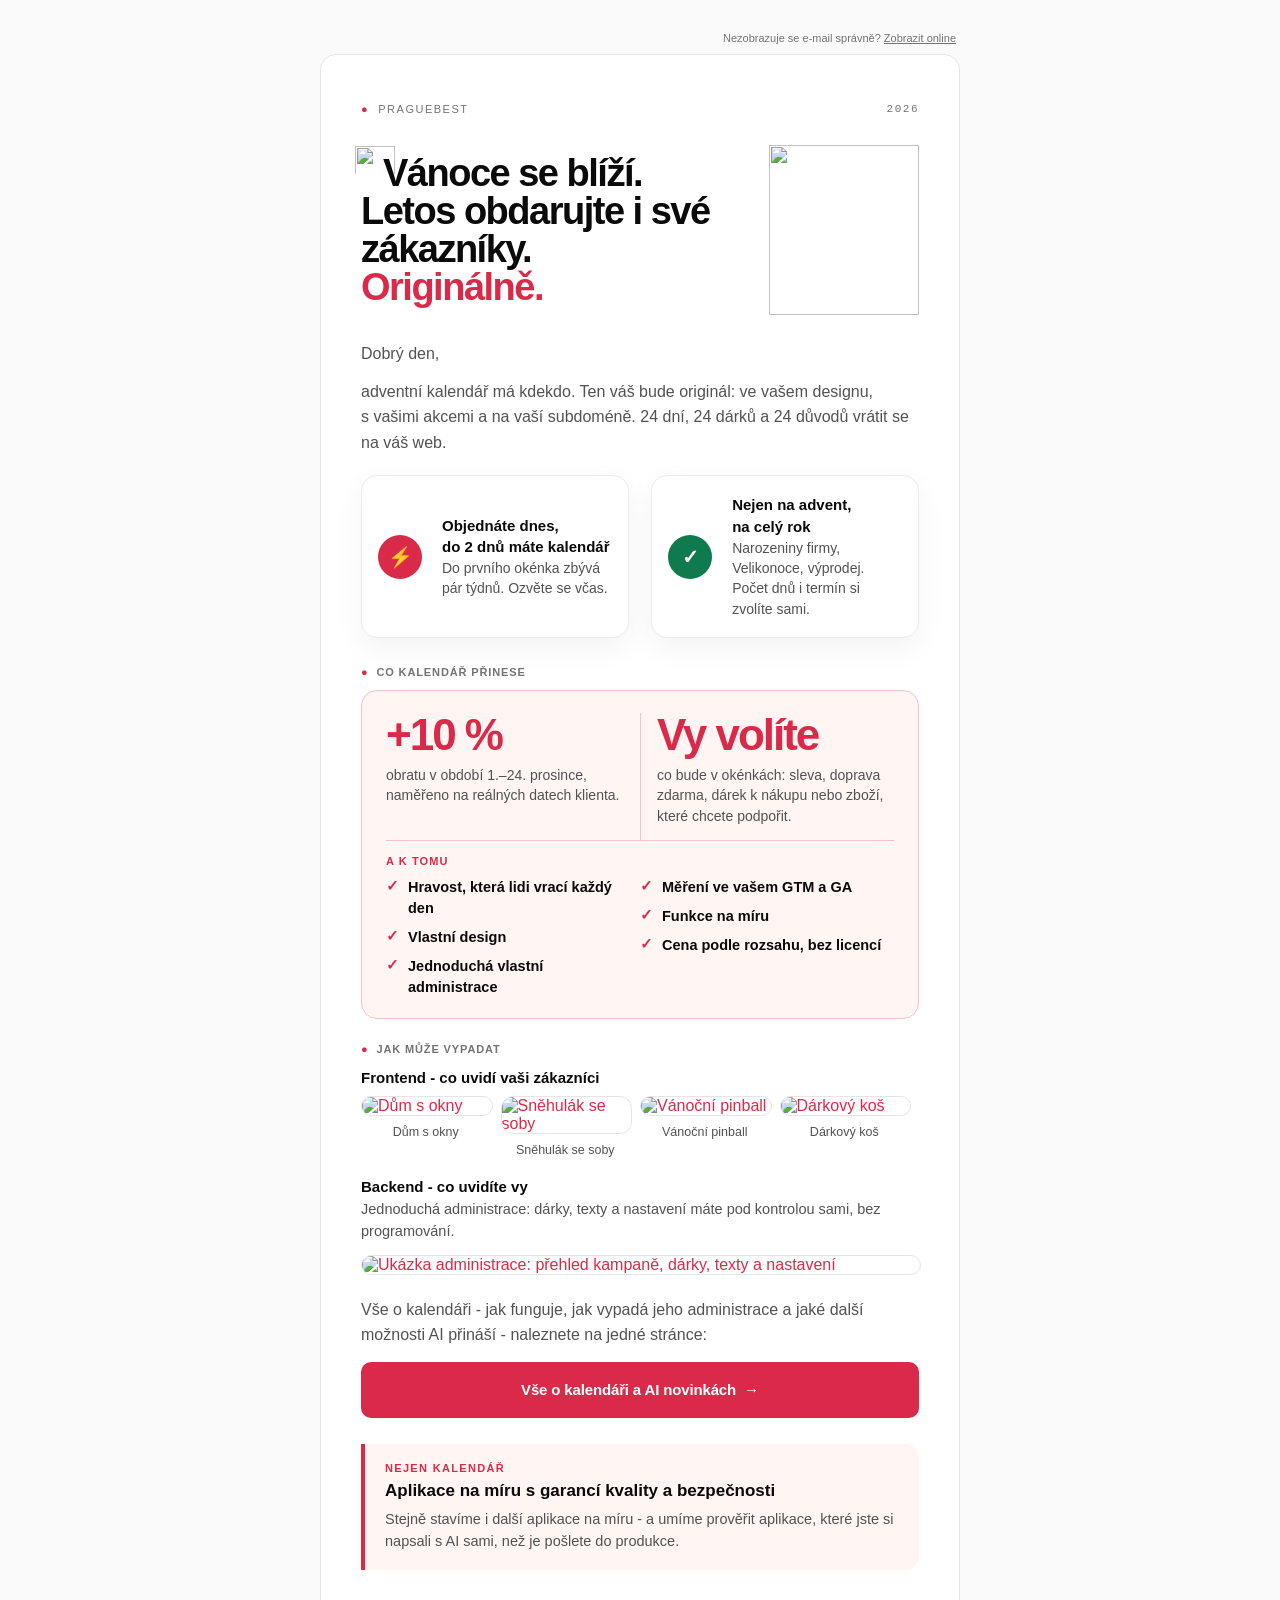
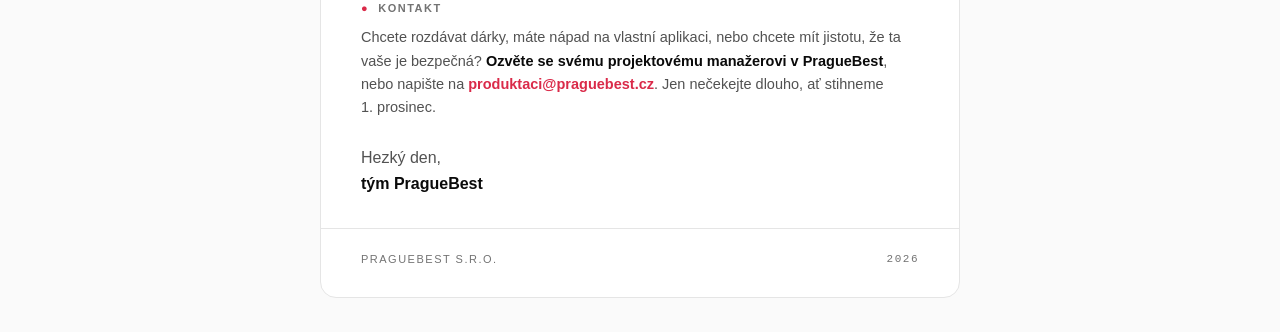
==== email/index.html @ 67d582bd "Prezentační web Adventní kalendář na míru (adventni-kalendar.pbst.app) Statická stránka + online e-m" ====
<!DOCTYPE html>
<html lang="cs" xmlns="http://www.w3.org/1999/xhtml">
<head>
<meta charset="utf-8">
<meta name="viewport" content="width=device-width, initial-scale=1">
<link rel="icon" type="image/png" sizes="32x32" href="../favicon-32x32.png">
<link rel="icon" type="image/png" sizes="16x16" href="../favicon-16x16.png">
<link rel="icon" type="image/png" sizes="194x194" href="../favicon-194x194.png">
<link rel="apple-touch-icon" sizes="180x180" href="../apple-touch-icon.png">
<link rel="mask-icon" href="../safari-pinned-tab.svg" color="#d92b48">
<meta name="robots" content="noindex">
<meta name="x-apple-disable-message-reformatting">
<title>Letos obdarujte i své zákazníky</title>
<style>
  body { margin: 0; padding: 0; background: #fafafa; }
  a { color: #DA2A49; }
  @media only screen and (max-width: 660px) {
    .wrap { width: 100% !important; }
    .pad { padding-left: 20px !important; padding-right: 20px !important; }
    .h1 { font-size: 30px !important; line-height: 1.05 !important; }
    .col { display: block !important; width: 100% !important; padding: 0 0 12px 0 !important; box-sizing: border-box !important; }
    .col[class~="col"][style*="border-radius:16px"] { padding: 16px !important; margin-bottom: 12px !important; }
    .gap { display: none !important; }
    .term { font-size: 11.5px !important; }
    .tree { display: none !important; }
    .thumb { display: inline-block !important; width: 48% !important; box-sizing: border-box !important; padding: 0 2px 12px !important; }
  }
</style>
</head>
<body style="margin:0; padding:0; background:#fafafa;">

<div style="display:none; max-height:0; overflow:hidden; font-size:1px; line-height:1px; color:#fafafa; mso-hide:all;">
  Všichni shánějí dárky. Co kdyby je zákazníci dostávali každý den od vás?
</div>

<table role="presentation" width="100%" cellpadding="0" cellspacing="0" style="background:#fafafa;">
<tr>
<td align="center" style="padding: 32px 12px;">

<table role="presentation" class="wrap" width="640" cellpadding="0" cellspacing="0" style="width:640px; max-width:640px;">

  <!-- Zobrazit online -->
  <tr>
    <td style="padding: 0 4px 10px; text-align: right; font-family: -apple-system, BlinkMacSystemFont, 'Segoe UI', Roboto, Arial, sans-serif; font-size: 11px; color: #737373;">
      Nezobrazuje se e&#8209;mail správně? <a href="https://adventni-kalendar.pbst.app/email/" style="color:#737373; text-decoration:underline;">Zobrazit online</a>
    </td>
  </tr>

  <!-- Card -->
  <tr>
    <td style="background:#ffffff; border:1px solid #e5e5e5; border-radius:16px;">
      <table role="presentation" width="100%" cellpadding="0" cellspacing="0">

        <!-- Top bar -->
        <tr>
          <td class="pad" style="padding: 48px 40px 0; font-family: -apple-system, BlinkMacSystemFont, 'Segoe UI', Roboto, Arial, sans-serif;">
            <table role="presentation" width="100%" cellpadding="0" cellspacing="0">
              <tr>
                <td style="font-size:11px; color:#737373; letter-spacing:1.5px; text-transform:uppercase; font-weight:500;">
                  <span style="color:#DA2A49;">&#9679;</span>&nbsp;&nbsp;PragueBest
                </td>
                <td style="text-align:right; font-size:11px; color:#737373; letter-spacing:1.5px; font-family: 'SF Mono', Menlo, Consolas, monospace; font-weight:500;">
                  2026
                </td>
              </tr>
            </table>
          </td>
        </tr>

        <!-- Header -->
        <tr>
          <td class="pad" style="padding: 30px 40px 0;">
            <table role="presentation" width="100%" cellpadding="0" cellspacing="0">
              <tr>
                <td class="h1" valign="middle" style="font-family: -apple-system, BlinkMacSystemFont, 'Segoe UI', Roboto, Arial, sans-serif; font-size: 38px; font-weight: 800; letter-spacing: -1.5px; line-height: 1.0; color: #0a0a0a;">
                  <img src="https://adventni-kalendar.pbst.app/img/mail/cesmina.png" width="40" height="30" alt="" style="display:inline-block; width:40px; height:30px; border:0; vertical-align:top; margin:-10px -12px 0 -6px;">Vánoce se&nbsp;blíží.<br>Letos obdarujte i&nbsp;své zákazníky.<br><span style="color:#DA2A49;">Originálně.</span>
                </td>
                <td class="tree" width="150" valign="middle" style="padding-left: 16px; text-align: right;">
                  <img src="https://adventni-kalendar.pbst.app/img/mail/strom.png" width="150" height="170" alt="" style="display:block; width:150px; height:170px; border:0;">
                </td>
              </tr>
            </table>
          </td>
        </tr>

        <!-- Intro -->
        <tr>
          <td class="pad" style="padding: 26px 40px 0; font-family: -apple-system, BlinkMacSystemFont, 'Segoe UI', Roboto, Arial, sans-serif; font-size: 16px; line-height: 1.6; color: #525252;">
            <p style="margin: 0 0 12px;">Dobrý den,</p>
            <p style="margin: 0;">adventní kalendář má kdekdo. Ten váš bude originál: ve&nbsp;vašem designu, s&nbsp;vašimi akcemi a&nbsp;na&nbsp;vaší subdoméně. 24&nbsp;dní, 24&nbsp;dárků a&nbsp;24 důvodů vrátit se na&nbsp;váš web.</p>
          </td>
        </tr>

        <!-- Dva bile bloky s ikonou -->
        <tr>
          <td class="pad" style="padding: 20px 40px 0;">
            <table role="presentation" width="100%" cellpadding="0" cellspacing="0">
              <tr>
                <td class="col" width="48%" valign="middle" style="background:#ffffff; border:1px solid #ececec; border-radius:16px; box-shadow:0 10px 30px rgba(0,0,0,.05); padding: 18px 16px 18px 16px;">
                  <table role="presentation" width="100%" cellpadding="0" cellspacing="0"><tr>
                    <td width="54" valign="middle" style="padding:0;"><div style="width:44px; height:44px; line-height:44px; border-radius:50%; background:#DA2A49; color:#ffffff; font-size:20px; text-align:center; font-weight:700;">&#9889;</div></td>
                    <td valign="middle" style="padding:0 0 0 10px; font-family: -apple-system, BlinkMacSystemFont, 'Segoe UI', Roboto, Arial, sans-serif; font-size: 14px; line-height: 1.45; color: #525252;"><strong style="color:#0a0a0a; font-size:15px;">Objednáte dnes, do&nbsp;2&nbsp;dnů máte kalendář</strong><br>Do&nbsp;prvního okénka zbývá pár týdnů. Ozvěte se včas.</td>
                  </tr></table>
                </td>
                <td class="gap" width="4%" style="font-size:0; line-height:0;">&nbsp;</td>
                <td class="col" width="48%" valign="middle" style="background:#ffffff; border:1px solid #ececec; border-radius:16px; box-shadow:0 10px 30px rgba(0,0,0,.05); padding: 18px 16px 18px 16px;">
                  <table role="presentation" width="100%" cellpadding="0" cellspacing="0"><tr>
                    <td width="54" valign="middle" style="padding:0;"><div style="width:44px; height:44px; line-height:44px; border-radius:50%; background:#0f7a4d; color:#ffffff; font-size:20px; text-align:center; font-weight:700;">&#10003;</div></td>
                    <td valign="middle" style="padding:0 0 0 10px; font-family: -apple-system, BlinkMacSystemFont, 'Segoe UI', Roboto, Arial, sans-serif; font-size: 14px; line-height: 1.45; color: #525252;"><strong style="color:#0a0a0a; font-size:15px;">Nejen na&nbsp;advent, na&nbsp;celý rok</strong><br>Narozeniny firmy, Velikonoce, výprodej. Počet dnů i&nbsp;termín si zvolíte sami.</td>
                  </tr></table>
                </td>
              </tr>
            </table>
          </td>
        </tr>

        <!-- Co kalendar prinese -->
        <tr>
          <td class="pad" style="padding: 28px 40px 0; font-family: -apple-system, BlinkMacSystemFont, 'Segoe UI', Roboto, Arial, sans-serif;">
            <div style="font-size: 11px; letter-spacing: 0.08em; text-transform: uppercase; color: #737373; font-weight: 700; margin-bottom: 12px;"><span style="color:#DA2A49;">&#9679;</span>&nbsp;&nbsp;Co kalendář přinese</div>
            <table role="presentation" width="100%" cellpadding="0" cellspacing="0" style="background:#fff5f3; border:1px solid #f3c2cb; border-radius:16px;">
              <tr>
                <td style="padding: 22px 24px 8px;">
                  <table role="presentation" width="100%" cellpadding="0" cellspacing="0">
                    <tr>
                      <td class="col" width="50%" valign="top" style="padding: 0 16px 14px 0;">
                        <div style="font-family: -apple-system, BlinkMacSystemFont, 'Segoe UI', Roboto, Arial, sans-serif; font-size: 44px; line-height: 1; font-weight: 800; letter-spacing: -2px; color: #DA2A49;">+10&nbsp;%</div>
                        <div style="font-family: -apple-system, BlinkMacSystemFont, 'Segoe UI', Roboto, Arial, sans-serif; font-size: 14px; line-height: 1.45; color: #525252; padding-top: 8px;">obratu v&nbsp;období 1.–24. prosince, naměřeno na&nbsp;reálných datech klienta.</div>
                      </td>
                      <td class="col" width="50%" valign="top" style="padding: 0 0 14px 16px; border-left: 1px solid #f3c2cb;">
                        <div style="font-family: -apple-system, BlinkMacSystemFont, 'Segoe UI', Roboto, Arial, sans-serif; font-size: 44px; line-height: 1; font-weight: 800; letter-spacing: -2px; color: #DA2A49;">Vy volíte</div>
                        <div style="font-family: -apple-system, BlinkMacSystemFont, 'Segoe UI', Roboto, Arial, sans-serif; font-size: 14px; line-height: 1.45; color: #525252; padding-top: 8px;">co bude v&nbsp;okénkách: sleva, doprava zdarma, dárek k&nbsp;nákupu nebo zboží, které chcete podpořit.</div>
                      </td>
                    </tr>
                  </table>
                  <div style="border-top: 1px solid #f3c2cb; padding: 14px 0 4px;"><div style="font-family: -apple-system, BlinkMacSystemFont, 'Segoe UI', Roboto, Arial, sans-serif; font-size: 11px; letter-spacing: 0.1em; text-transform: uppercase; color: #DA2A49; font-weight: 700; margin-bottom: 10px;">A&nbsp;k&nbsp;tomu</div><table role="presentation" width="100%" cellpadding="0" cellspacing="0"><tr><td class="col" width="50%" valign="top" style="padding:0;"><table role="presentation" cellpadding="0" cellspacing="0"><tr><td valign="top" width="22" style="padding:0 0 8px; color:#DA2A49; font-weight:800; font-size:15px;">&#10003;</td><td valign="top" style="padding:0 12px 8px 0; font-family: -apple-system, BlinkMacSystemFont, 'Segoe UI', Roboto, Arial, sans-serif; font-size:14.5px; line-height:1.45; color:#0a0a0a; font-weight:600;">Hravost, která lidi vrací každý den</td></tr><tr><td valign="top" width="22" style="padding:0 0 8px; color:#DA2A49; font-weight:800; font-size:15px;">&#10003;</td><td valign="top" style="padding:0 12px 8px 0; font-family: -apple-system, BlinkMacSystemFont, 'Segoe UI', Roboto, Arial, sans-serif; font-size:14.5px; line-height:1.45; color:#0a0a0a; font-weight:600;">Vlastní design</td></tr><tr><td valign="top" width="22" style="padding:0 0 8px; color:#DA2A49; font-weight:800; font-size:15px;">&#10003;</td><td valign="top" style="padding:0 12px 8px 0; font-family: -apple-system, BlinkMacSystemFont, 'Segoe UI', Roboto, Arial, sans-serif; font-size:14.5px; line-height:1.45; color:#0a0a0a; font-weight:600;">Jednoduchá vlastní administrace</td></tr></table></td><td class="col" width="50%" valign="top" style="padding:0;"><table role="presentation" cellpadding="0" cellspacing="0"><tr><td valign="top" width="22" style="padding:0 0 8px; color:#DA2A49; font-weight:800; font-size:15px;">&#10003;</td><td valign="top" style="padding:0 12px 8px 0; font-family: -apple-system, BlinkMacSystemFont, 'Segoe UI', Roboto, Arial, sans-serif; font-size:14.5px; line-height:1.45; color:#0a0a0a; font-weight:600;">Měření ve&nbsp;vašem GTM a&nbsp;GA</td></tr><tr><td valign="top" width="22" style="padding:0 0 8px; color:#DA2A49; font-weight:800; font-size:15px;">&#10003;</td><td valign="top" style="padding:0 12px 8px 0; font-family: -apple-system, BlinkMacSystemFont, 'Segoe UI', Roboto, Arial, sans-serif; font-size:14.5px; line-height:1.45; color:#0a0a0a; font-weight:600;">Funkce na&nbsp;míru</td></tr><tr><td valign="top" width="22" style="padding:0 0 8px; color:#DA2A49; font-weight:800; font-size:15px;">&#10003;</td><td valign="top" style="padding:0 12px 8px 0; font-family: -apple-system, BlinkMacSystemFont, 'Segoe UI', Roboto, Arial, sans-serif; font-size:14.5px; line-height:1.45; color:#0a0a0a; font-weight:600;">Cena podle rozsahu, bez licencí</td></tr></table></td></tr></table></div>
                </td>
              </tr>
            </table>
          </td>
        </tr>

        <!-- Nahledy vzhledu -->
        <tr>
          <td class="pad" style="padding: 24px 40px 0; font-family: -apple-system, BlinkMacSystemFont, 'Segoe UI', Roboto, Arial, sans-serif;">
            <div style="font-size: 11px; letter-spacing: 0.08em; text-transform: uppercase; color: #737373; font-weight: 700; margin-bottom: 14px;"><span style="color:#DA2A49;">&#9679;</span>&nbsp;&nbsp;Jak může vypadat</div>
            <div style="font-family: -apple-system, BlinkMacSystemFont, 'Segoe UI', Roboto, Arial, sans-serif; font-size: 15px; font-weight: 700; color: #0a0a0a; margin-bottom: 10px;">Frontend - co uvidí vaši zákazníci</div>
            <table role="presentation" width="100%" cellpadding="0" cellspacing="0" style="margin: 0 -5px;">
              <tr>
                <td class="thumb" width="25%" valign="top" style="padding: 0 5px;">
                  <a href="https://adventni-kalendar.pbst.app/?vzhled=fotoskoda#ukazka" style="text-decoration:none; border:0;">
                    <img src="https://adventni-kalendar.pbst.app/img/mail/fotoskoda.jpg" width="130" alt="Dům s okny" style="display:block; width:100%; max-width:180px; height:auto; border-radius:12px; border:1px solid #e5e5e5;">
                  </a>
                  <div style="font-family: -apple-system, BlinkMacSystemFont, 'Segoe UI', Roboto, Arial, sans-serif; font-size:12.5px; line-height:1.3; color:#525252; text-align:center; padding-top:8px;">Dům s okny</div>
                </td>
                <td class="thumb" width="25%" valign="top" style="padding: 0 5px;">
                  <a href="https://adventni-kalendar.pbst.app/?vzhled=snehulak#ukazka" style="text-decoration:none; border:0;">
                    <img src="https://adventni-kalendar.pbst.app/img/mail/snehulak.jpg" width="130" alt="Sněhulák se soby" style="display:block; width:100%; max-width:180px; height:auto; border-radius:12px; border:1px solid #e5e5e5;">
                  </a>
                  <div style="font-family: -apple-system, BlinkMacSystemFont, 'Segoe UI', Roboto, Arial, sans-serif; font-size:12.5px; line-height:1.3; color:#525252; text-align:center; padding-top:8px;">Sněhulák se soby</div>
                </td>
                <td class="thumb" width="25%" valign="top" style="padding: 0 5px;">
                  <a href="https://adventni-kalendar.pbst.app/?vzhled=hracky#ukazka" style="text-decoration:none; border:0;">
                    <img src="https://adventni-kalendar.pbst.app/img/mail/hracky.jpg" width="130" alt="Vánoční pinball" style="display:block; width:100%; max-width:180px; height:auto; border-radius:12px; border:1px solid #e5e5e5;">
                  </a>
                  <div style="font-family: -apple-system, BlinkMacSystemFont, 'Segoe UI', Roboto, Arial, sans-serif; font-size:12.5px; line-height:1.3; color:#525252; text-align:center; padding-top:8px;">Vánoční pinball</div>
                </td>
                <td class="thumb" width="25%" valign="top" style="padding: 0 5px;">
                  <a href="https://adventni-kalendar.pbst.app/?vzhled=jidlo#ukazka" style="text-decoration:none; border:0;">
                    <img src="https://adventni-kalendar.pbst.app/img/mail/jidlo.jpg" width="130" alt="Dárkový koš" style="display:block; width:100%; max-width:180px; height:auto; border-radius:12px; border:1px solid #e5e5e5;">
                  </a>
                  <div style="font-family: -apple-system, BlinkMacSystemFont, 'Segoe UI', Roboto, Arial, sans-serif; font-size:12.5px; line-height:1.3; color:#525252; text-align:center; padding-top:8px;">Dárkový koš</div>
                </td>
              </tr>
            </table>
          </td>
        </tr>

        <!-- Backend: administrace -->
        <tr>
          <td class="pad" style="padding: 20px 40px 0; font-family: -apple-system, BlinkMacSystemFont, 'Segoe UI', Roboto, Arial, sans-serif;">
            <div style="font-size: 15px; font-weight: 700; color: #0a0a0a; margin-bottom: 4px;">Backend - co uvidíte vy</div>
            <p style="margin: 0 0 12px; font-size: 14.5px; line-height: 1.5; color: #525252;">Jednoduchá administrace: dárky, texty a&nbsp;nastavení máte pod kontrolou sami, bez programování.</p>
            <a href="https://adventni-kalendar.pbst.app/#administrace" style="display:block; border:0; text-decoration:none;">
              <img src="https://adventni-kalendar.pbst.app/img/mail/admin.jpg" width="560" alt="Ukázka administrace: přehled kampaně, dárky, texty a nastavení" style="display:block; width:100%; max-width:560px; height:auto; border-radius:12px; border:1px solid #e5e5e5;">
            </a>
          </td>
        </tr>

        <!-- Link to page -->
        <tr>
          <td class="pad" style="padding: 22px 40px 0; font-family: -apple-system, BlinkMacSystemFont, 'Segoe UI', Roboto, Arial, sans-serif; font-size: 16px; line-height: 1.6; color: #525252;">
            <p style="margin: 0 0 14px;">Vše o&nbsp;kalendáři - jak funguje, jak vypadá jeho administrace a&nbsp;jaké další možnosti AI přináší - naleznete na&nbsp;jedné stránce:</p>
            <table role="presentation" width="100%" cellpadding="0" cellspacing="0">
              <tr>
                <td align="center" style="border-radius: 10px; background: #DA2A49;">
                  <a href="https://adventni-kalendar.pbst.app/" style="display:block; padding: 16px 24px; font-family: -apple-system, BlinkMacSystemFont, 'Segoe UI', Roboto, Arial, sans-serif; font-size: 15px; font-weight: 700; letter-spacing: -0.01em; color: #ffffff; text-decoration: none; border-radius: 10px;">Vše o&nbsp;kalendáři a&nbsp;AI novinkách&nbsp; &rarr;</a>
                </td>
              </tr>
            </table>
          </td>
        </tr>

        <!-- Nejen kalendar -->
        <tr>
          <td class="pad" style="padding: 26px 40px 0; font-family: -apple-system, BlinkMacSystemFont, 'Segoe UI', Roboto, Arial, sans-serif;">
            <table role="presentation" width="100%" cellpadding="0" cellspacing="0" style="background:#fff5f3; border-left:4px solid #DA2A49; border-radius:0 14px 14px 0;"><tr><td style="padding: 18px 22px 18px 20px;">
              <div style="font-size: 11px; letter-spacing: 0.12em; text-transform: uppercase; color: #DA2A49; font-weight: 700; margin-bottom: 6px;">Nejen kalendář</div>
              <div style="font-size: 17px; line-height: 1.35; color: #0a0a0a; font-weight: 700; margin-bottom: 6px;">Aplikace na&nbsp;míru s&nbsp;garancí kvality a&nbsp;bezpečnosti</div>
              <div style="font-size: 14.5px; line-height: 1.5; color: #525252;">Stejně stavíme i&nbsp;další aplikace na&nbsp;míru - a&nbsp;umíme prověřit aplikace, které jste si napsali s&nbsp;AI sami, než je pošlete do&nbsp;produkce.</div>
            </td></tr></table>
          </td>
        </tr>

        <!-- Kontakt -->
        <tr>
          <td class="pad" style="padding: 32px 40px 0; font-family: -apple-system, BlinkMacSystemFont, 'Segoe UI', Roboto, Arial, sans-serif;">
            <div style="font-size: 11px; letter-spacing: 1.5px; text-transform: uppercase; color: #737373; font-weight: 600; margin-bottom: 12px;"><span style="color:#DA2A49;">&#9679;</span>&nbsp;&nbsp;Kontakt</div>
            <p style="margin: 0; font-size: 14.5px; line-height: 1.6; color: #525252;">Chcete rozdávat dárky, máte nápad na&nbsp;vlastní aplikaci, nebo chcete mít jistotu, že ta vaše je bezpečná? <strong style="color:#0a0a0a;">Ozvěte se&nbsp;svému projektovému manažerovi v&nbsp;PragueBest</strong>, nebo napište na&nbsp;<a href="mailto:produktaci@praguebest.cz?subject=Adventni%20kalendar%20a%20aplikace%20na%20miru" style="color:#DA2A49; text-decoration:none; font-weight:600;">produktaci@praguebest.cz</a>. Jen nečekejte dlouho, ať stihneme 1.&nbsp;prosinec.</p>
          </td>
        </tr>

        <!-- Sign-off -->
        <tr>
          <td class="pad" style="padding: 26px 40px 32px; font-family: -apple-system, BlinkMacSystemFont, 'Segoe UI', Roboto, Arial, sans-serif; font-size: 16px; line-height: 1.6; color: #525252;">
            <p style="margin: 0;">Hezký den,<br><strong style="color:#0a0a0a;">tým PragueBest</strong></p>
          </td>
        </tr>

        <!-- Footer -->
        <tr>
          <td class="pad" style="padding: 24px 40px 32px; border-top: 1px solid #e5e5e5; font-family: -apple-system, BlinkMacSystemFont, 'Segoe UI', Roboto, Arial, sans-serif;">
            <table role="presentation" width="100%" cellpadding="0" cellspacing="0">
              <tr>
                <td style="font-size:11px; color:#737373; letter-spacing:1.5px; text-transform:uppercase; font-weight:500;">
                  PragueBest s.r.o.
                </td>
                <td style="text-align:right; font-size:11px; color:#737373; letter-spacing:1.5px; font-family:'SF Mono', Menlo, Consolas, monospace; font-weight:500;">
                  2026
                </td>
              </tr>
            </table>
          </td>
        </tr>

      </table>
    </td>
  </tr>

</table>

</td>
</tr>
</table>

</body>
</html>
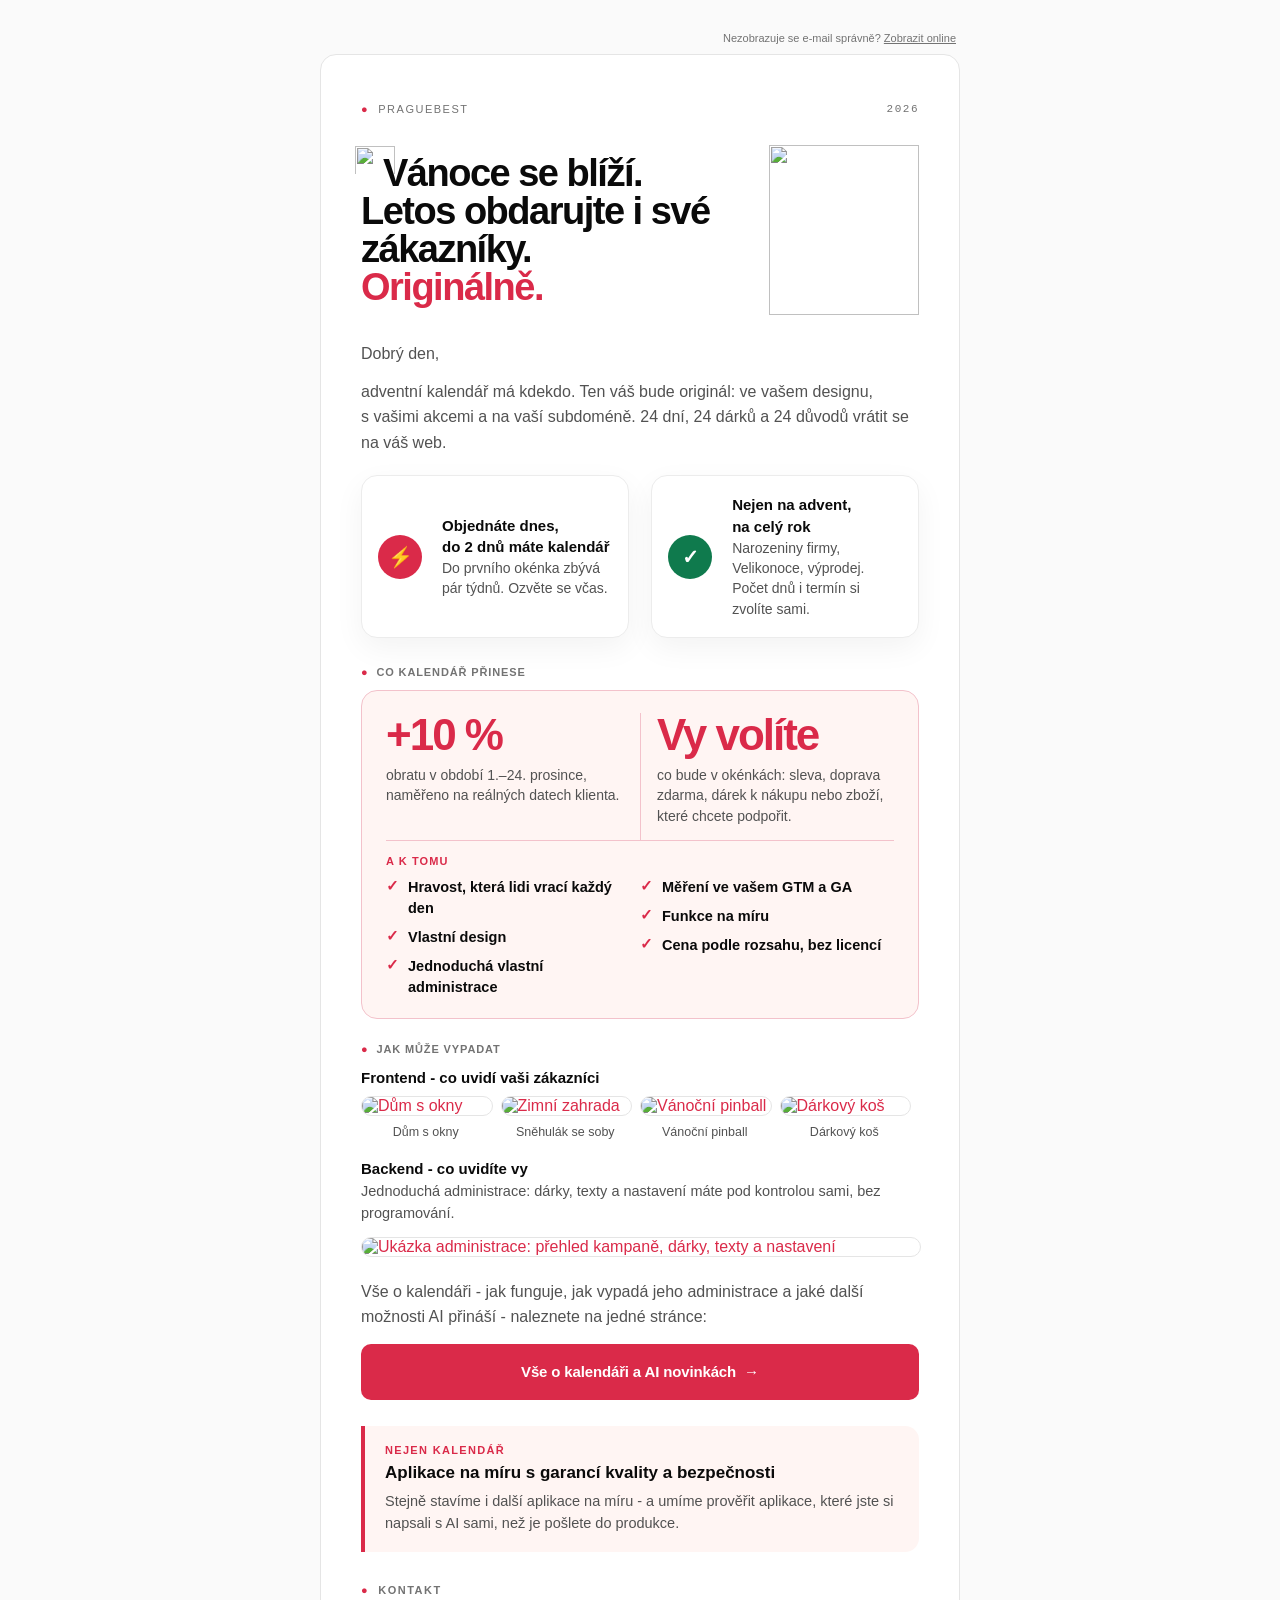
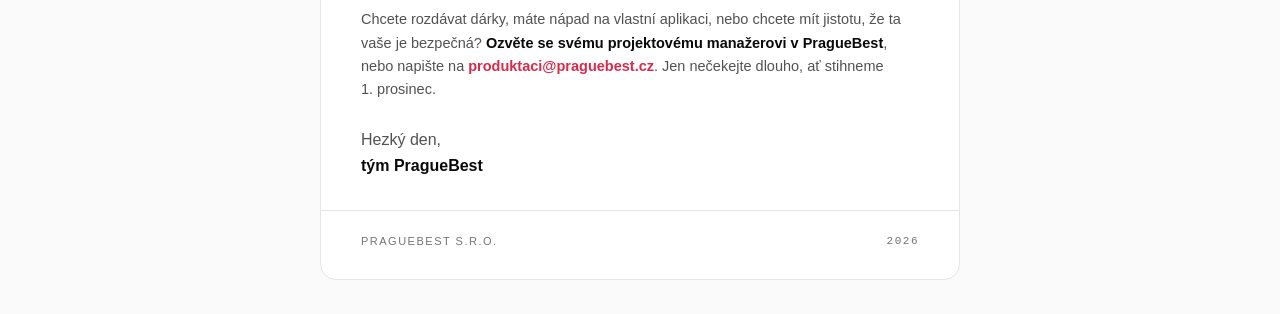
==== commit ac6c375c: "Repaint the snowman look as a classic advent picture with break-open doors Add a shared 'advent' lay" ====
--- a/email/index.html
+++ b/email/index.html
@@ -155,7 +155,7 @@
                 </td>
                 <td class="thumb" width="25%" valign="top" style="padding: 0 5px;">
                   <a href="https://adventni-kalendar.pbst.app/?vzhled=snehulak#ukazka" style="text-decoration:none; border:0;">
-                    <img src="https://adventni-kalendar.pbst.app/img/mail/snehulak.jpg" width="130" alt="Sněhulák se soby" style="display:block; width:100%; max-width:180px; height:auto; border-radius:12px; border:1px solid #e5e5e5;">
+                    <img src="https://adventni-kalendar.pbst.app/img/mail/snehulak.jpg" width="130" alt="Zimní zahrada" style="display:block; width:100%; max-width:180px; height:auto; border-radius:12px; border:1px solid #e5e5e5;">
                   </a>
                   <div style="font-family: -apple-system, BlinkMacSystemFont, 'Segoe UI', Roboto, Arial, sans-serif; font-size:12.5px; line-height:1.3; color:#525252; text-align:center; padding-top:8px;">Sněhulák se soby</div>
                 </td>
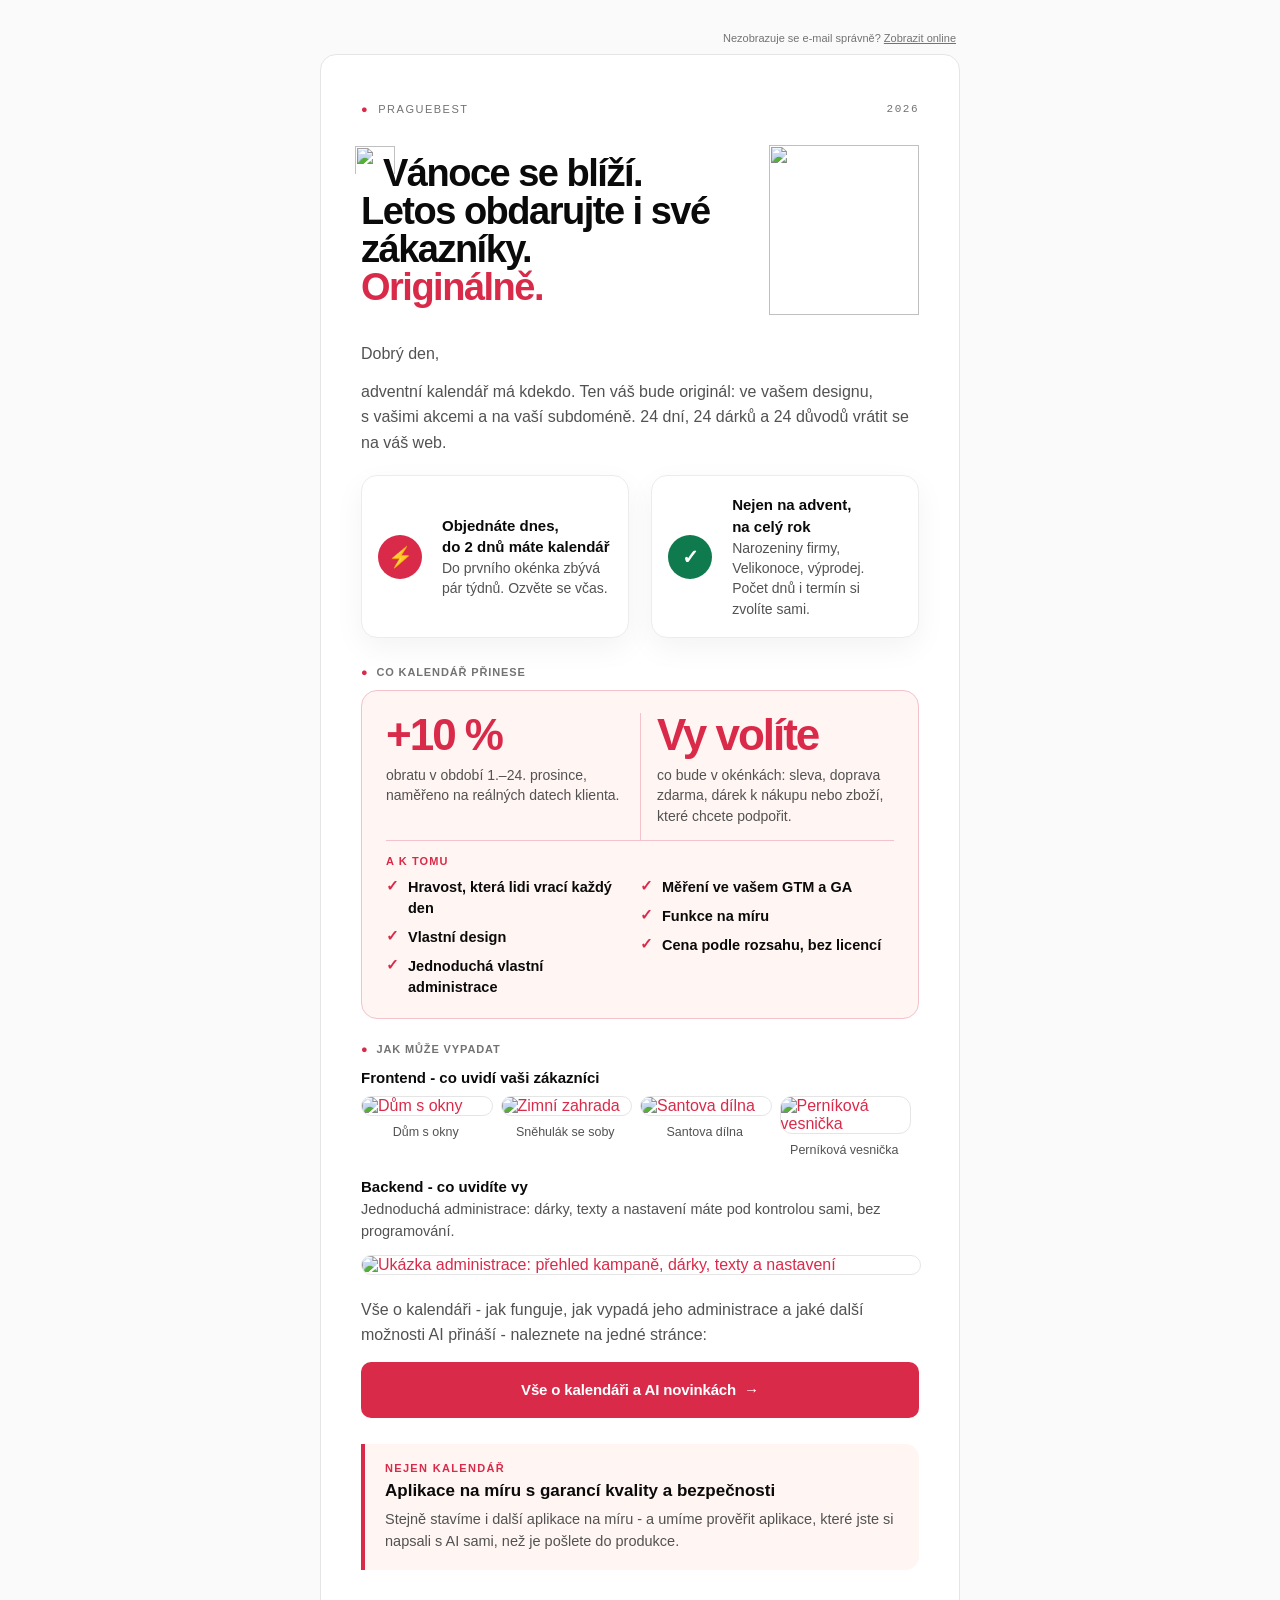
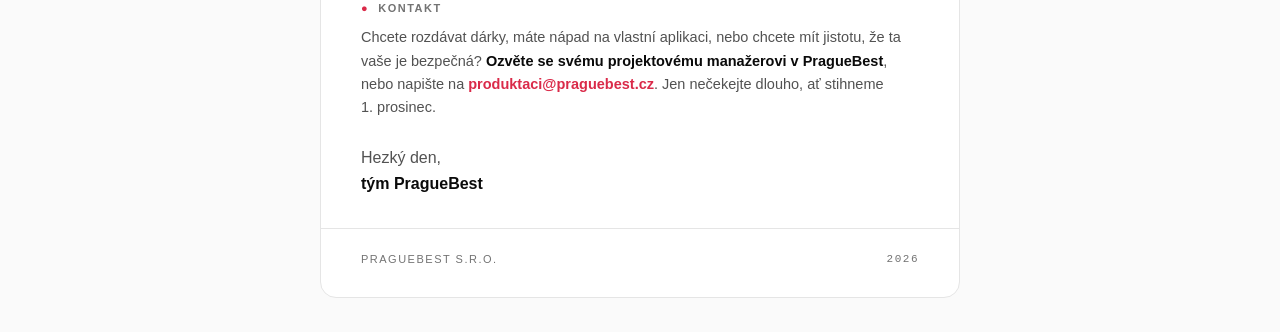
==== commit 355182d6: "Add five Christmas inspirations with doors on real objects Toy shop shelving, living room furniture," ====
--- a/email/index.html
+++ b/email/index.html
@@ -161,15 +161,15 @@
                 </td>
                 <td class="thumb" width="25%" valign="top" style="padding: 0 5px;">
                   <a href="https://adventni-kalendar.pbst.app/?vzhled=hracky#ukazka" style="text-decoration:none; border:0;">
-                    <img src="https://adventni-kalendar.pbst.app/img/mail/hracky.jpg" width="130" alt="Vánoční pinball" style="display:block; width:100%; max-width:180px; height:auto; border-radius:12px; border:1px solid #e5e5e5;">
-                  </a>
-                  <div style="font-family: -apple-system, BlinkMacSystemFont, 'Segoe UI', Roboto, Arial, sans-serif; font-size:12.5px; line-height:1.3; color:#525252; text-align:center; padding-top:8px;">Vánoční pinball</div>
-                </td>
-                <td class="thumb" width="25%" valign="top" style="padding: 0 5px;">
-                  <a href="https://adventni-kalendar.pbst.app/?vzhled=jidlo#ukazka" style="text-decoration:none; border:0;">
-                    <img src="https://adventni-kalendar.pbst.app/img/mail/jidlo.jpg" width="130" alt="Dárkový koš" style="display:block; width:100%; max-width:180px; height:auto; border-radius:12px; border:1px solid #e5e5e5;">
-                  </a>
-                  <div style="font-family: -apple-system, BlinkMacSystemFont, 'Segoe UI', Roboto, Arial, sans-serif; font-size:12.5px; line-height:1.3; color:#525252; text-align:center; padding-top:8px;">Dárkový koš</div>
+                    <img src="https://adventni-kalendar.pbst.app/img/mail/hracky.jpg" width="130" alt="Santova dílna" style="display:block; width:100%; max-width:180px; height:auto; border-radius:12px; border:1px solid #e5e5e5;">
+                  </a>
+                  <div style="font-family: -apple-system, BlinkMacSystemFont, 'Segoe UI', Roboto, Arial, sans-serif; font-size:12.5px; line-height:1.3; color:#525252; text-align:center; padding-top:8px;">Santova dílna</div>
+                </td>
+                <td class="thumb" width="25%" valign="top" style="padding: 0 5px;">
+                  <a href="https://adventni-kalendar.pbst.app/?vzhled=vesnicka#ukazka" style="text-decoration:none; border:0;">
+                    <img src="https://adventni-kalendar.pbst.app/img/mail/vesnicka.jpg" width="130" alt="Perníková vesnička" style="display:block; width:100%; max-width:180px; height:auto; border-radius:12px; border:1px solid #e5e5e5;">
+                  </a>
+                  <div style="font-family: -apple-system, BlinkMacSystemFont, 'Segoe UI', Roboto, Arial, sans-serif; font-size:12.5px; line-height:1.3; color:#525252; text-align:center; padding-top:8px;">Perníková vesnička</div>
                 </td>
               </tr>
             </table>
